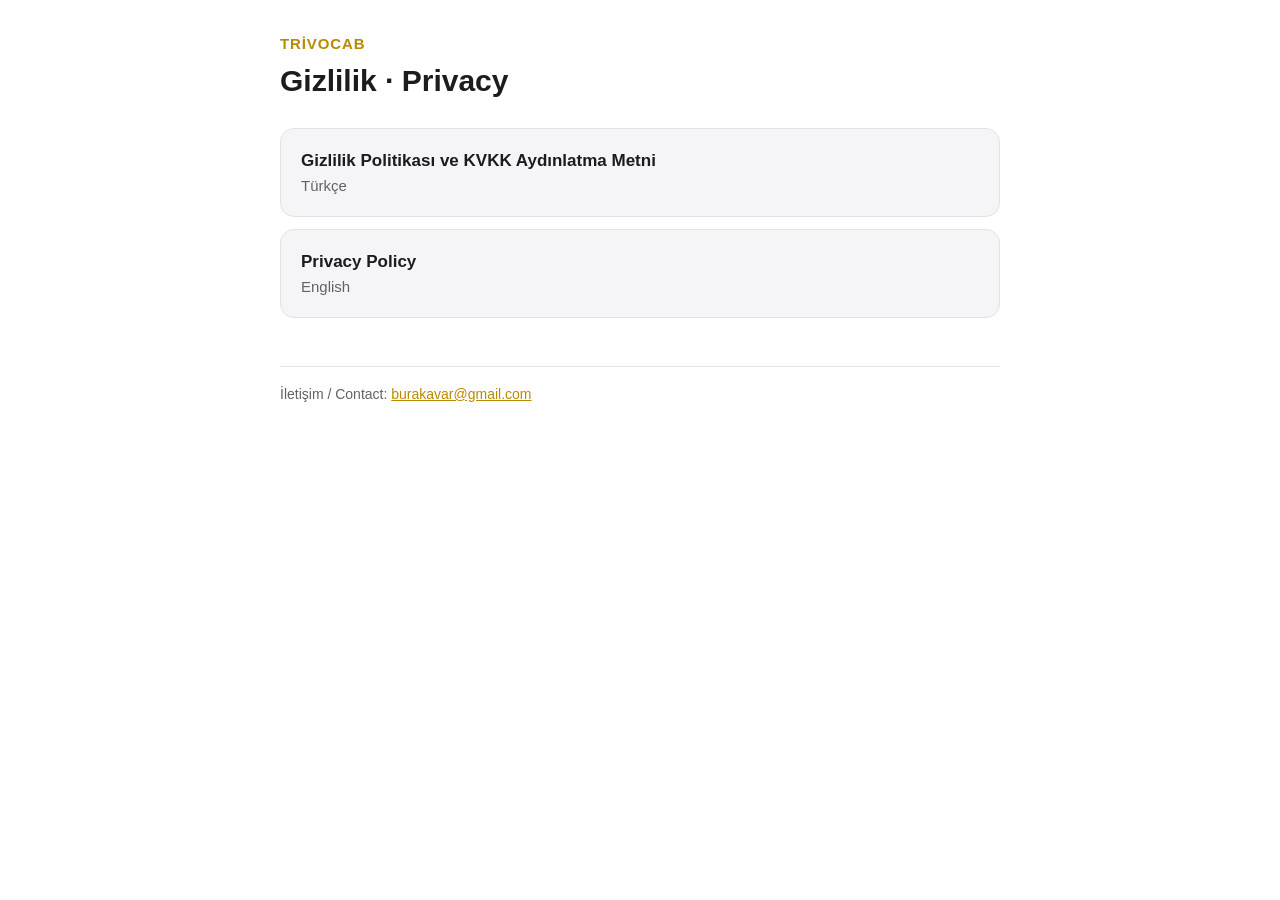
==== index.html @ 379195ed "Add initial HTML structure for index.html" ====
<!DOCTYPE html>
<html lang="tr">
<head>
<meta charset="utf-8">
<meta name="viewport" content="width=device-width, initial-scale=1">
<title>Trivocab – Gizlilik / Privacy</title>
<link rel="stylesheet" href="style.css">
</head>
<body>
<main>
<header>
  <div class="brand">Trivocab</div>
  <h1>Gizlilik · Privacy</h1>
</header>
<a class="choice" href="tr.html">Gizlilik Politikası ve KVKK Aydınlatma Metni<span>Türkçe</span></a>
<a class="choice" href="en.html">Privacy Policy<span>English</span></a>
<footer>İletişim / Contact: <a href="mailto:burakavar@gmail.com">burakavar@gmail.com</a></footer>
</main>
</body>
</html>
---- style.css ----
:root {
  --bg: #ffffff;
  --text: #1c1c1e;
  --muted: #5f6368;
  --accent: #b88a00;
  --card: #f5f5f7;
  --line: #e2e2e6;
}
@media (prefers-color-scheme: dark) {
  :root {
    --bg: #0e0e10;
    --text: #ededf2;
    --muted: #a0a3aa;
    --accent: #f1c40f;
    --card: #1a1a1d;
    --line: #2a2a2f;
  }
}
* { box-sizing: border-box; }
body {
  margin: 0;
  background: var(--bg);
  color: var(--text);
  font: 17px/1.6 -apple-system, BlinkMacSystemFont, "Segoe UI", Roboto, Helvetica, Arial, sans-serif;
}
main { max-width: 760px; margin: 0 auto; padding: 32px 20px 64px; }
header { margin-bottom: 28px; }
.brand { color: var(--accent); font-weight: 700; font-size: 15px; letter-spacing: .06em; text-transform: uppercase; }
h1 { font-size: 30px; line-height: 1.25; margin: 6px 0 8px; }
h2 { font-size: 21px; margin: 36px 0 10px; }
h3 { font-size: 17px; margin: 22px 0 6px; }
p, li { color: var(--text); }
.meta { color: var(--muted); font-size: 15px; }
.lang { margin-top: 10px; font-size: 15px; }
.lang a { color: var(--accent); text-decoration: none; margin-right: 14px; }
.card { background: var(--card); border: 1px solid var(--line); border-radius: 14px; padding: 16px 18px; margin: 16px 0; }
table { width: 100%; border-collapse: collapse; margin: 12px 0; font-size: 15px; }
th, td { text-align: left; vertical-align: top; padding: 10px 8px; border-bottom: 1px solid var(--line); }
th { color: var(--muted); font-weight: 600; }
a { color: var(--accent); }
footer { margin-top: 48px; color: var(--muted); font-size: 14px; border-top: 1px solid var(--line); padding-top: 16px; }
.choice { display: block; background: var(--card); border: 1px solid var(--line); border-radius: 14px; padding: 18px 20px; margin: 12px 0; text-decoration: none; color: var(--text); font-weight: 600; }
.choice span { display: block; color: var(--muted); font-weight: 400; font-size: 15px; }
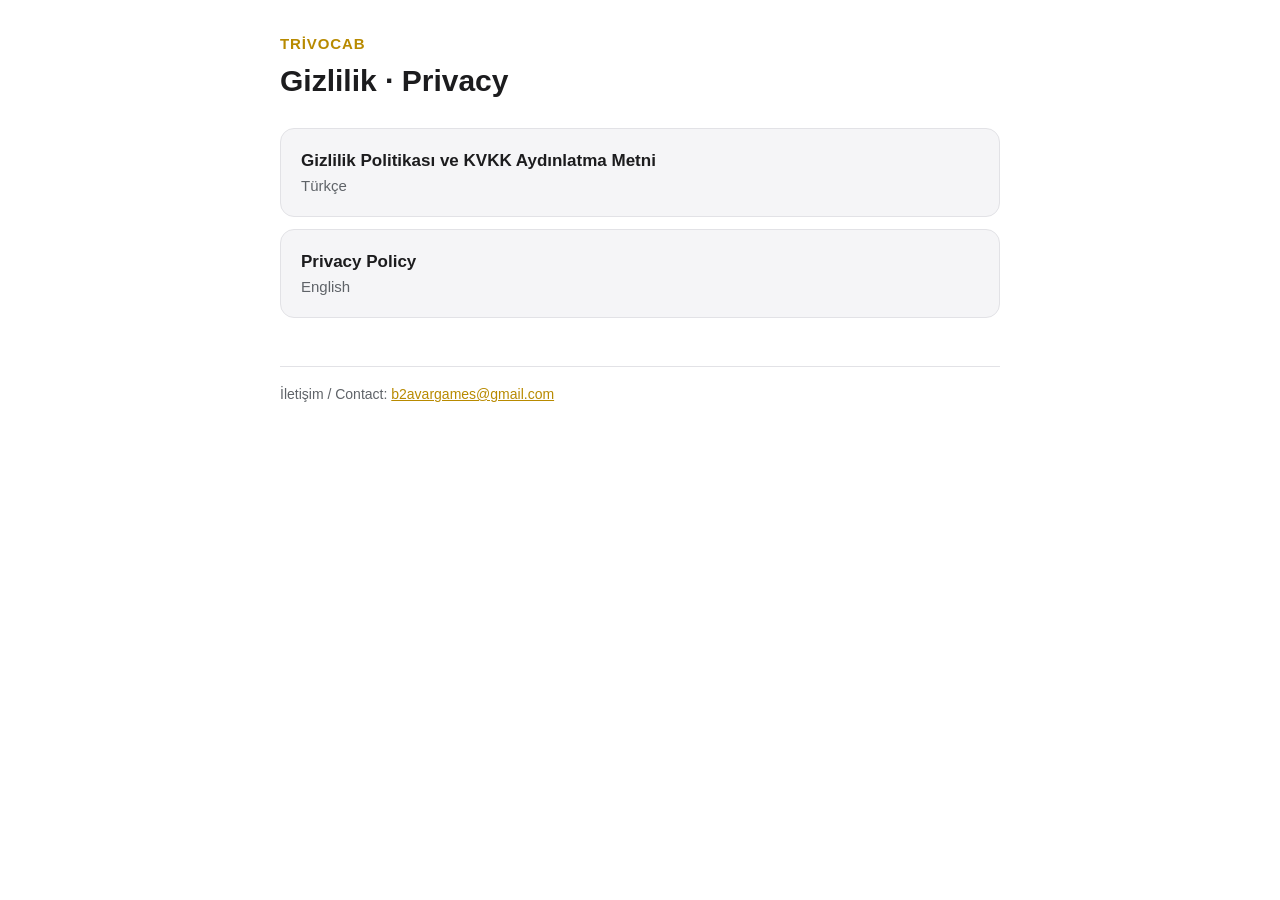
==== commit 54b8074f: "Update contact email in footer" ====
--- a/index.html
+++ b/index.html
@@ -14,7 +14,7 @@
 </header>
 <a class="choice" href="tr.html">Gizlilik Politikası ve KVKK Aydınlatma Metni<span>Türkçe</span></a>
 <a class="choice" href="en.html">Privacy Policy<span>English</span></a>
-<footer>İletişim / Contact: <a href="mailto:burakavar@gmail.com">burakavar@gmail.com</a></footer>
+<footer>İletişim / Contact: <a href="mailto:b2avargames@gmail.com">b2avargames@gmail.com</a></footer>
 </main>
 </body>
 </html>
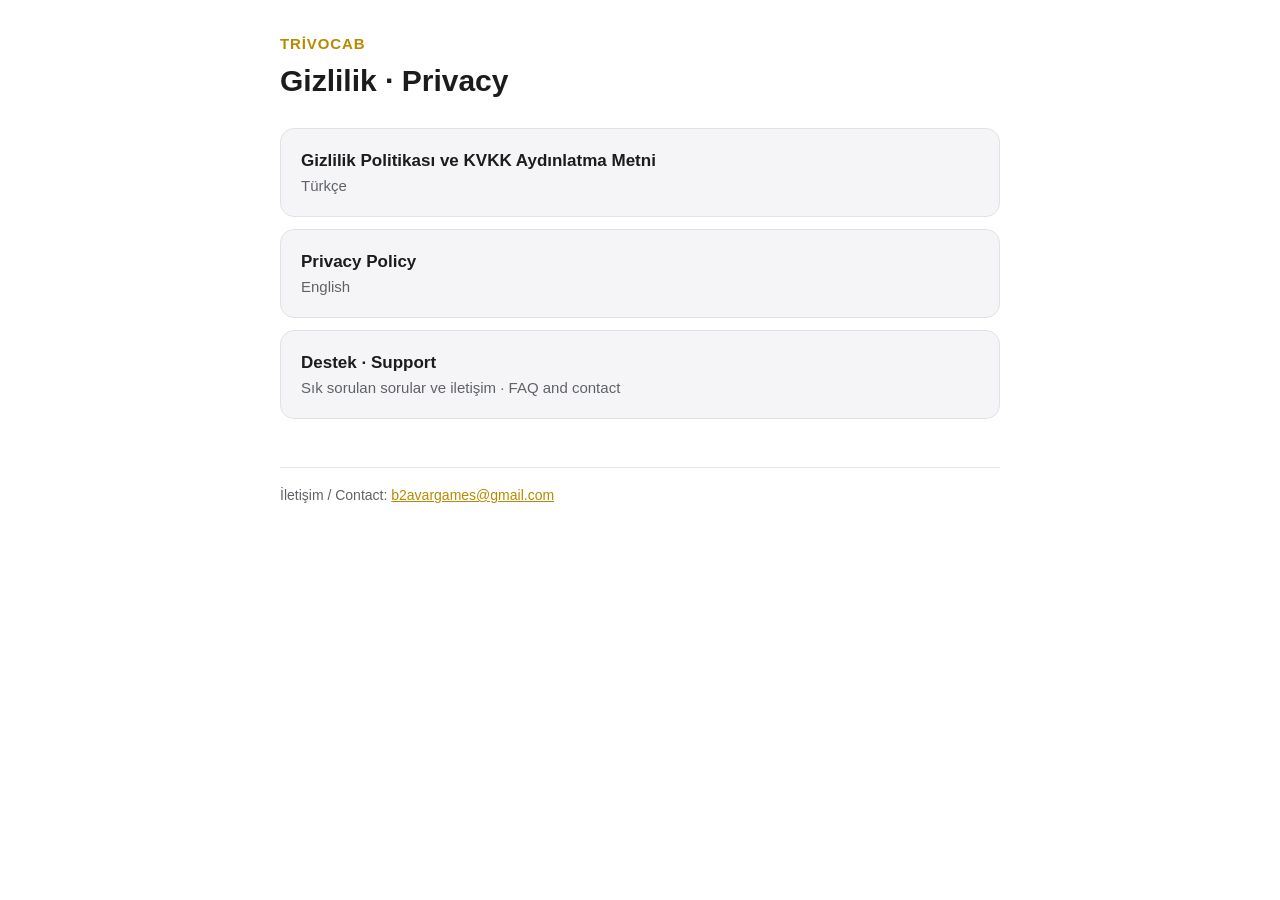
==== commit 25c686ea: "Update title and add support link in index.html" ====
--- a/index.html
+++ b/index.html
@@ -3,7 +3,7 @@
 <head>
 <meta charset="utf-8">
 <meta name="viewport" content="width=device-width, initial-scale=1">
-<title>Trivocab – Gizlilik / Privacy</title>
+<title>Trivocab – Gizlilik ve Destek / Privacy and Support</title>
 <link rel="stylesheet" href="style.css">
 </head>
 <body>
@@ -14,6 +14,7 @@
 </header>
 <a class="choice" href="tr.html">Gizlilik Politikası ve KVKK Aydınlatma Metni<span>Türkçe</span></a>
 <a class="choice" href="en.html">Privacy Policy<span>English</span></a>
+<a class="choice" href="support.html">Destek · Support<span>Sık sorulan sorular ve iletişim · FAQ and contact</span></a>
 <footer>İletişim / Contact: <a href="mailto:b2avargames@gmail.com">b2avargames@gmail.com</a></footer>
 </main>
 </body>
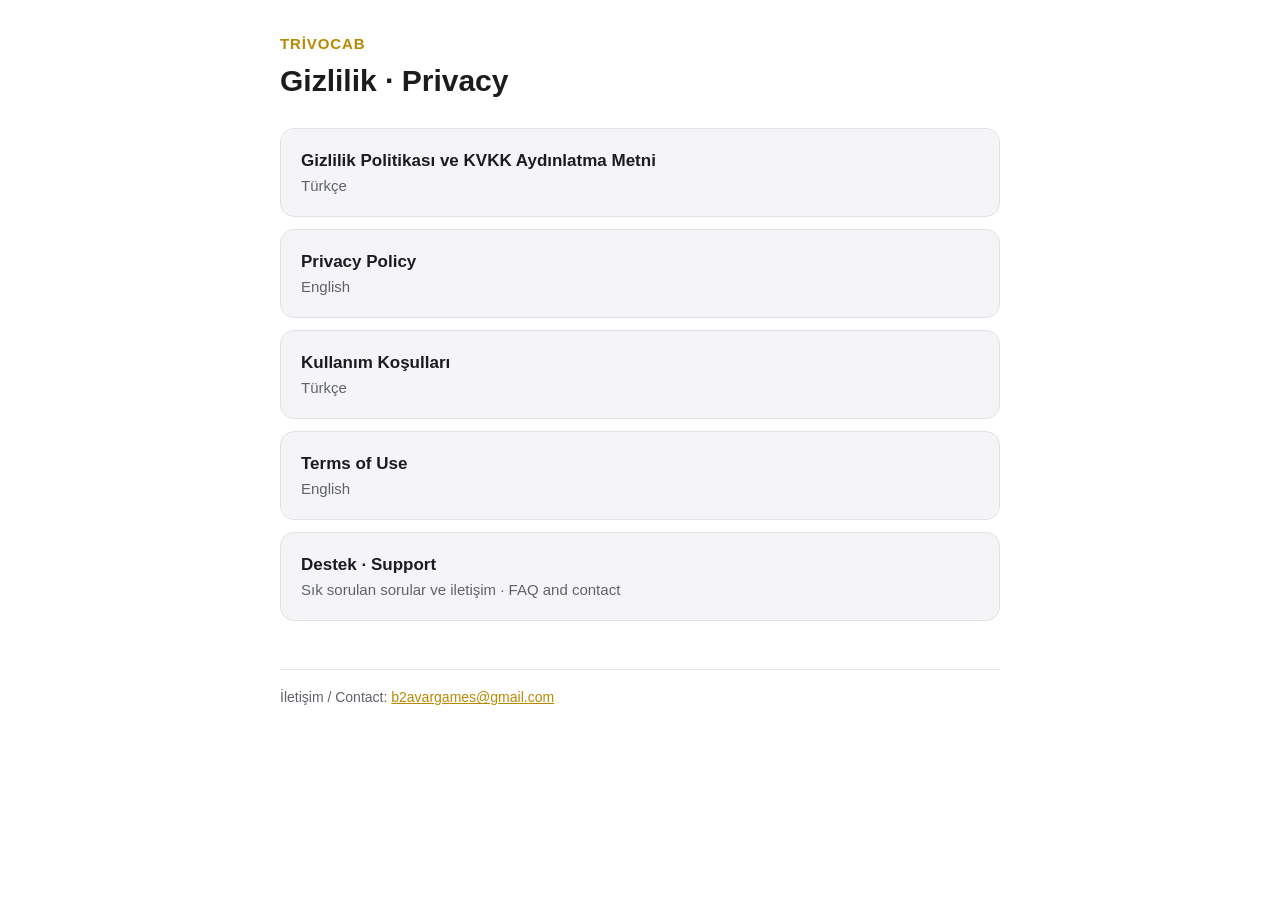
==== commit f3c9e915: "Kullanım Koşulları / Terms of Use (TR, EN)" ====
--- a/index.html
+++ b/index.html
@@ -14,6 +14,8 @@
 </header>
 <a class="choice" href="tr.html">Gizlilik Politikası ve KVKK Aydınlatma Metni<span>Türkçe</span></a>
 <a class="choice" href="en.html">Privacy Policy<span>English</span></a>
+<a class="choice" href="terms-tr.html">Kullanım Koşulları<span>Türkçe</span></a>
+<a class="choice" href="terms-en.html">Terms of Use<span>English</span></a>
 <a class="choice" href="support.html">Destek · Support<span>Sık sorulan sorular ve iletişim · FAQ and contact</span></a>
 <footer>İletişim / Contact: <a href="mailto:b2avargames@gmail.com">b2avargames@gmail.com</a></footer>
 </main>
